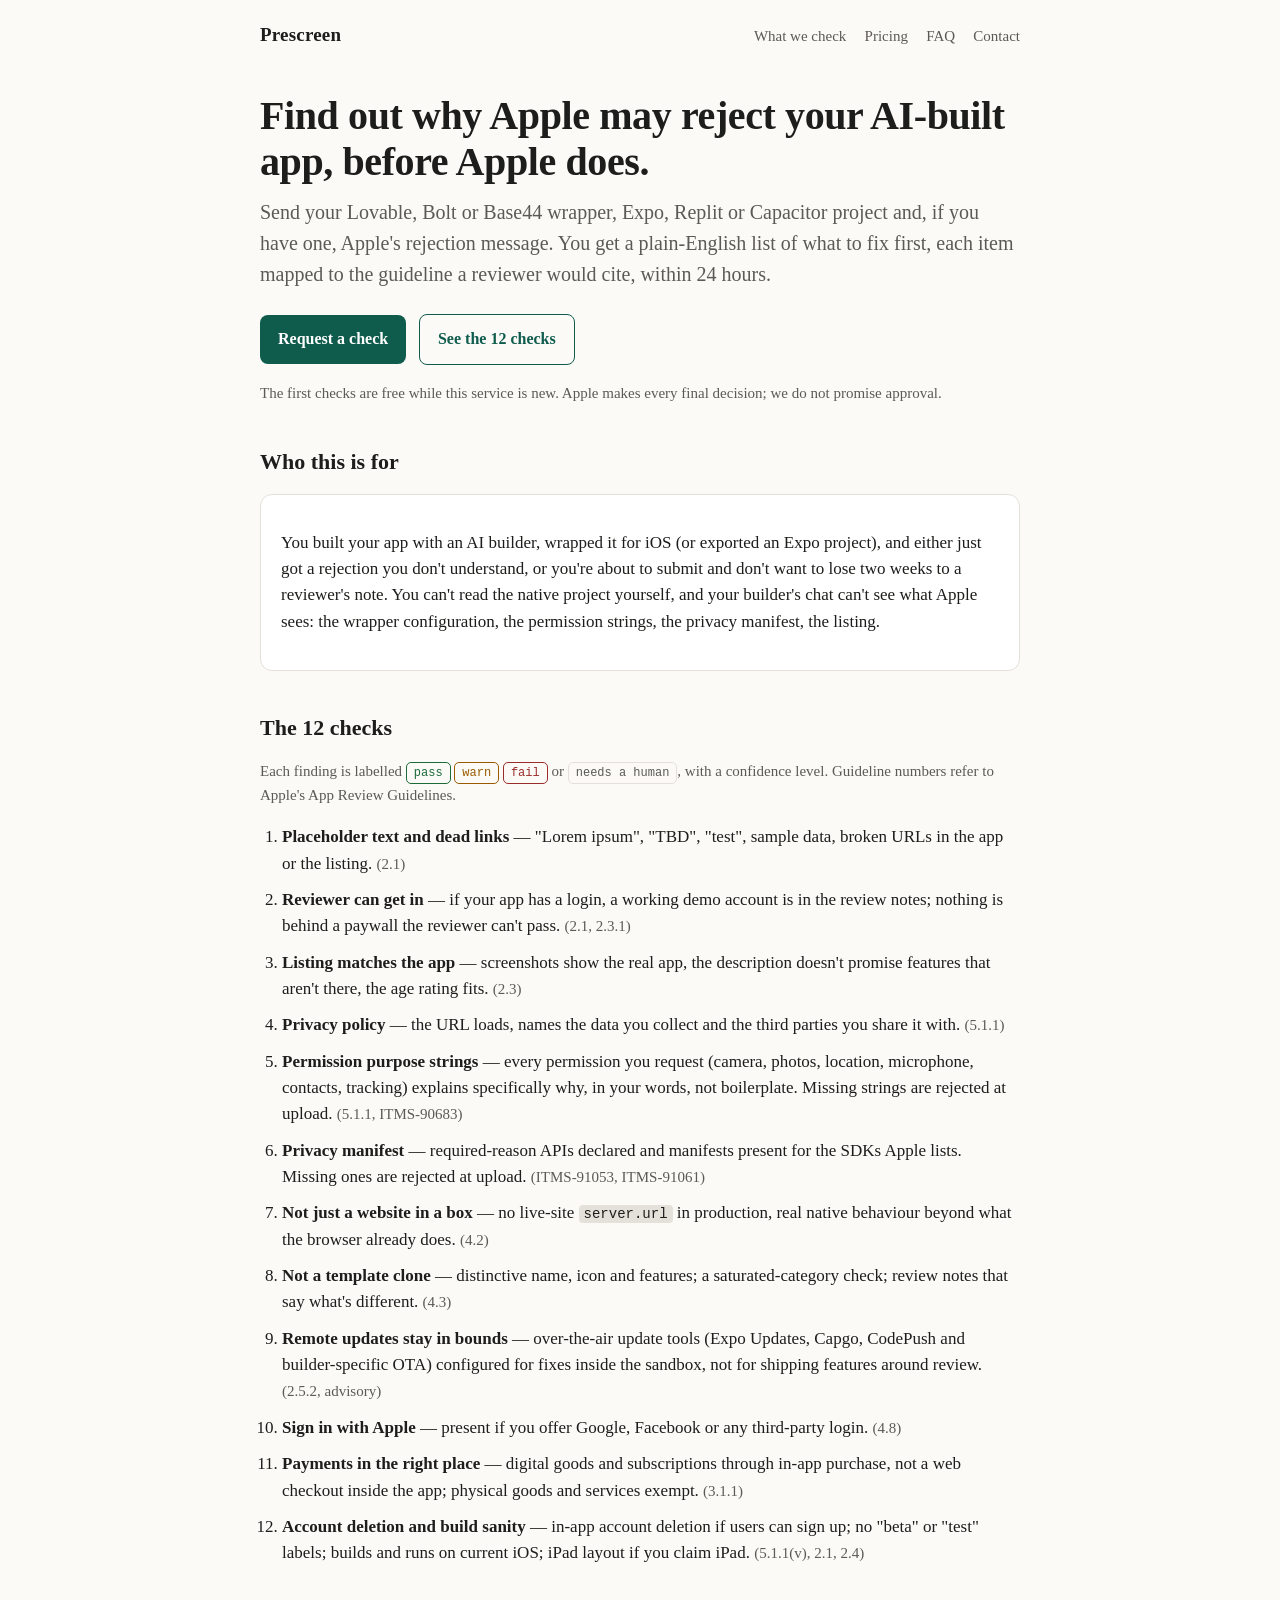
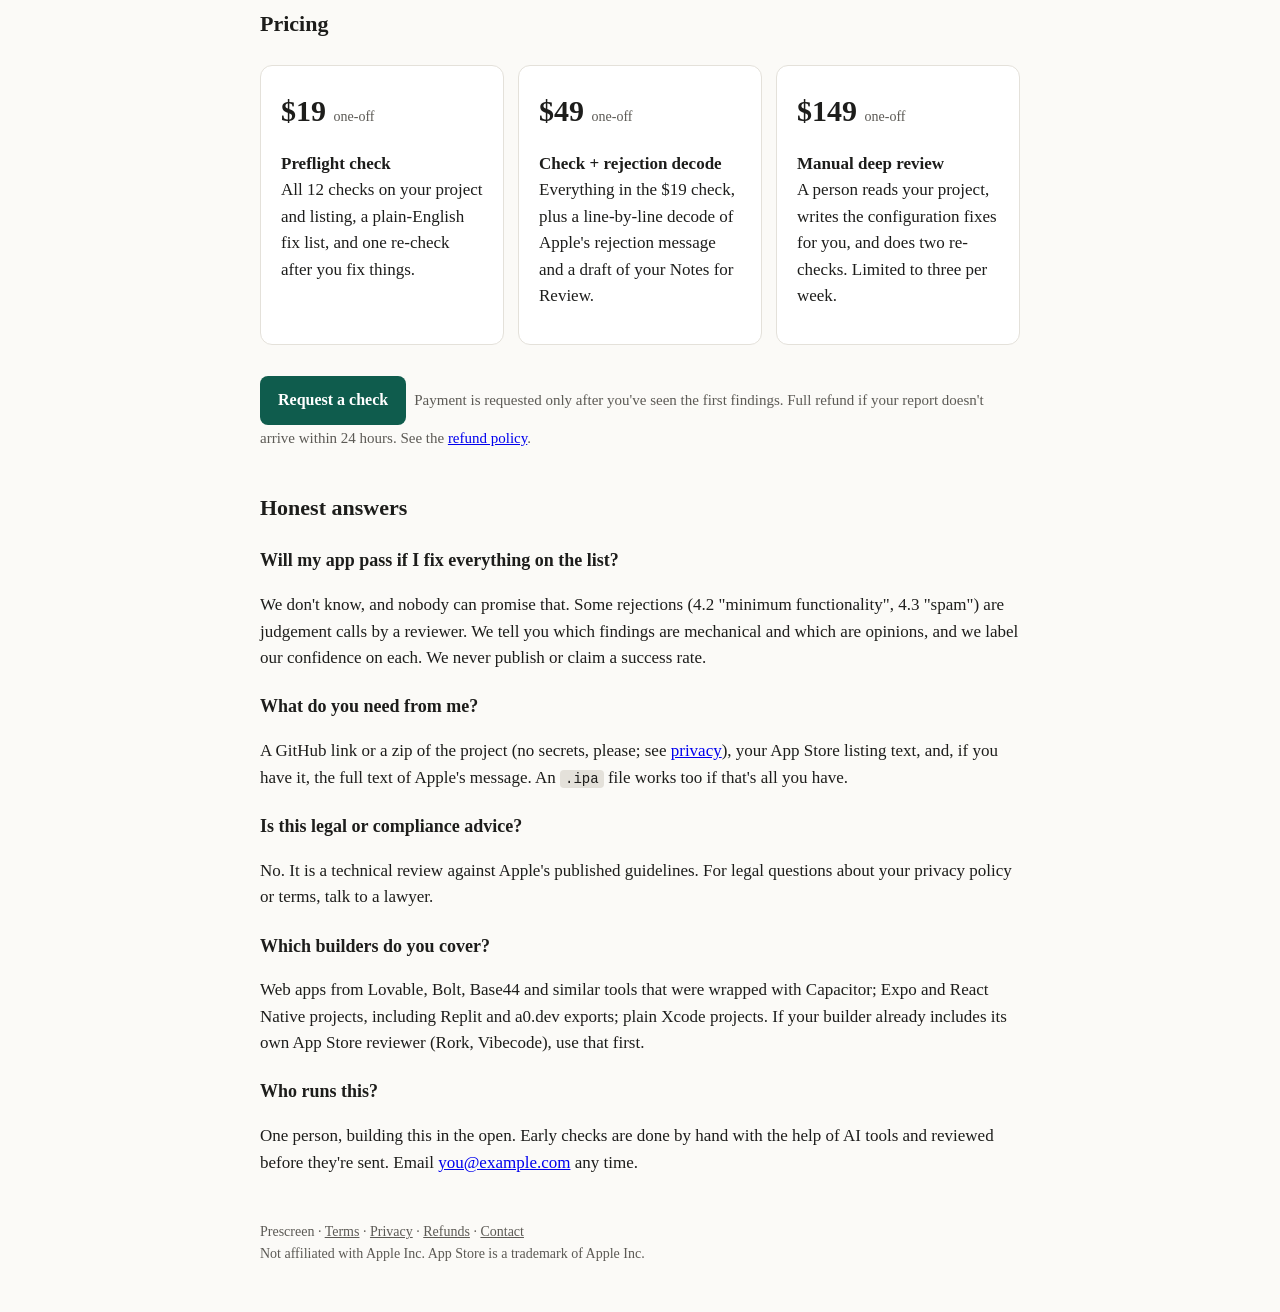
==== index.html @ 2e78b8ea "first commit" ====
<!doctype html>
<html lang="en">
<head>
<meta charset="utf-8">
<meta name="viewport" content="width=device-width, initial-scale=1">
<title>Prescreen — find out why Apple may reject your AI-built app, before Apple does</title>
<meta name="description" content="Upload your Lovable, Bolt, Base44, Replit or Expo project and your rejection text. Get a plain-English fix list, mapped to Apple's guidelines, within 24 hours. No approval guarantees.">
<link rel="stylesheet" href="style.css">
</head>
<body>
<header>
  <a class="brand brand-name" href="index.html">Prescreen</a>
  <nav>
    <a href="#checks">What we check</a>
    <a href="#pricing">Pricing</a>
    <a href="#faq">FAQ</a>
    <a href="contact.html">Contact</a>
  </nav>
</header>

<main>
  <h1>Find out why Apple may reject your AI-built app, before Apple does.</h1>
  <p class="lead">Send your Lovable, Bolt or Base44 wrapper, Expo, Replit or Capacitor project and, if you have one, Apple's rejection message. You get a plain-English list of what to fix first, each item mapped to the guideline a reviewer would cite, within 24 hours.</p>

  <p>
    <a class="cta form-link" href="#">Request a check</a>
    &nbsp;
    <a class="cta secondary" href="#checks">See the 12 checks</a>
  </p>
  <p class="note">The first checks are free while this service is new. Apple makes every final decision; we do not promise approval.</p>

  <h2>Who this is for</h2>
  <div class="card">
    <p>You built your app with an AI builder, wrapped it for iOS (or exported an Expo project), and either just got a rejection you don't understand, or you're about to submit and don't want to lose two weeks to a reviewer's note. You can't read the native project yourself, and your builder's chat can't see what Apple sees: the wrapper configuration, the permission strings, the privacy manifest, the listing.</p>
  </div>

  <h2 id="checks">The 12 checks</h2>
  <p class="note">Each finding is labelled <span class="tag pass">pass</span> <span class="tag warn">warn</span> <span class="tag fail">fail</span> or <span class="tag unknown">needs a human</span>, with a confidence level. Guideline numbers refer to Apple's App Review Guidelines.</p>
  <ol class="checks">
    <li><b>Placeholder text and dead links</b> — "Lorem ipsum", "TBD", "test", sample data, broken URLs in the app or the listing. <span class="note">(2.1)</span></li>
    <li><b>Reviewer can get in</b> — if your app has a login, a working demo account is in the review notes; nothing is behind a paywall the reviewer can't pass. <span class="note">(2.1, 2.3.1)</span></li>
    <li><b>Listing matches the app</b> — screenshots show the real app, the description doesn't promise features that aren't there, the age rating fits. <span class="note">(2.3)</span></li>
    <li><b>Privacy policy</b> — the URL loads, names the data you collect and the third parties you share it with. <span class="note">(5.1.1)</span></li>
    <li><b>Permission purpose strings</b> — every permission you request (camera, photos, location, microphone, contacts, tracking) explains specifically why, in your words, not boilerplate. Missing strings are rejected at upload. <span class="note">(5.1.1, ITMS-90683)</span></li>
    <li><b>Privacy manifest</b> — required-reason APIs declared and manifests present for the SDKs Apple lists. Missing ones are rejected at upload. <span class="note">(ITMS-91053, ITMS-91061)</span></li>
    <li><b>Not just a website in a box</b> — no live-site <code>server.url</code> in production, real native behaviour beyond what the browser already does. <span class="note">(4.2)</span></li>
    <li><b>Not a template clone</b> — distinctive name, icon and features; a saturated-category check; review notes that say what's different. <span class="note">(4.3)</span></li>
    <li><b>Remote updates stay in bounds</b> — over-the-air update tools (Expo Updates, Capgo, CodePush and builder-specific OTA) configured for fixes inside the sandbox, not for shipping features around review. <span class="note">(2.5.2, advisory)</span></li>
    <li><b>Sign in with Apple</b> — present if you offer Google, Facebook or any third-party login. <span class="note">(4.8)</span></li>
    <li><b>Payments in the right place</b> — digital goods and subscriptions through in-app purchase, not a web checkout inside the app; physical goods and services exempt. <span class="note">(3.1.1)</span></li>
    <li><b>Account deletion and build sanity</b> — in-app account deletion if users can sign up; no "beta" or "test" labels; builds and runs on current iOS; iPad layout if you claim iPad. <span class="note">(5.1.1(v), 2.1, 2.4)</span></li>
  </ol>

  <h2 id="pricing">Pricing</h2>
  <div class="grid">
    <div class="card">
      <div class="price">$19 <small>one-off</small></div>
      <p><b>Preflight check</b><br>All 12 checks on your project and listing, a plain-English fix list, and one re-check after you fix things.</p>
    </div>
    <div class="card">
      <div class="price">$49 <small>one-off</small></div>
      <p><b>Check + rejection decode</b><br>Everything in the $19 check, plus a line-by-line decode of Apple's rejection message and a draft of your Notes for Review.</p>
    </div>
    <div class="card">
      <div class="price">$149 <small>one-off</small></div>
      <p><b>Manual deep review</b><br>A person reads your project, writes the configuration fixes for you, and does two re-checks. Limited to three per week.</p>
    </div>
  </div>
  <p><a class="cta form-link" href="#">Request a check</a> <span class="note">&nbsp;Payment is requested only after you've seen the first findings. Full refund if your report doesn't arrive within 24 hours. See the <a href="refund.html">refund policy</a>.</span></p>

  <h2 id="faq">Honest answers</h2>
  <h3>Will my app pass if I fix everything on the list?</h3>
  <p>We don't know, and nobody can promise that. Some rejections (4.2 "minimum functionality", 4.3 "spam") are judgement calls by a reviewer. We tell you which findings are mechanical and which are opinions, and we label our confidence on each. We never publish or claim a success rate.</p>
  <h3>What do you need from me?</h3>
  <p>A GitHub link or a zip of the project (no secrets, please; see <a href="privacy.html">privacy</a>), your App Store listing text, and, if you have it, the full text of Apple's message. An <code>.ipa</code> file works too if that's all you have.</p>
  <h3>Is this legal or compliance advice?</h3>
  <p>No. It is a technical review against Apple's published guidelines. For legal questions about your privacy policy or terms, talk to a lawyer.</p>
  <h3>Which builders do you cover?</h3>
  <p>Web apps from Lovable, Bolt, Base44 and similar tools that were wrapped with Capacitor; Expo and React Native projects, including Replit and a0.dev exports; plain Xcode projects. If your builder already includes its own App Store reviewer (Rork, Vibecode), use that first.</p>
  <h3>Who runs this?</h3>
  <p>One person, building this in the open. Early checks are done by hand with the help of AI tools and reviewed before they're sent. Email <a class="mail-link" href="#">you@example.com</a> any time.</p>
</main>

<footer>
  <span class="brand-name">Prescreen</span> · <a href="terms.html">Terms</a> · <a href="privacy.html">Privacy</a> · <a href="refund.html">Refunds</a> · <a href="contact.html">Contact</a><br>
  Not affiliated with Apple Inc. App Store is a trademark of Apple Inc.
</footer>
<script src="brand.js"></script>
</body>
</html>
---- style.css ----
:root {
  --bg: #fbfaf7;
  --ink: #1d1d1b;
  --muted: #5c5a55;
  --line: #e4e1da;
  --card: #ffffff;
  --accent: #0f5c4d;
  --accent-ink: #ffffff;
  --warn: #9a5b00;
  --fail: #9b2c2c;
  --pass: #1e6b3a;
  --maxw: 760px;
}
@media (prefers-color-scheme: dark) {
  :root {
    --bg: #15161a;
    --ink: #ececea;
    --muted: #a6a49e;
    --line: #2d2f36;
    --card: #1d1f25;
    --accent: #5fc7ad;
    --accent-ink: #0d1a16;
  }
}
* { box-sizing: border-box; }
html, body { margin: 0; padding: 0; }
body {
  background: var(--bg);
  color: var(--ink);
  font: 17px/1.55 Georgia, "Times New Roman", serif;
  padding: 0 16px;
}
header, main, footer { max-width: var(--maxw); margin: 0 auto; }
header { padding: 20px 0 8px; display: flex; justify-content: space-between; align-items: baseline; gap: 12px; flex-wrap: wrap; }
.brand { font-weight: 700; letter-spacing: 0.01em; text-decoration: none; color: var(--ink); font-size: 19px; }
nav a { color: var(--muted); text-decoration: none; margin-left: 14px; font-size: 15px; }
nav a:hover { color: var(--ink); }
h1 { font-size: clamp(28px, 5vw, 40px); line-height: 1.15; margin: 36px 0 12px; letter-spacing: -0.01em; }
h2 { font-size: 22px; margin: 40px 0 10px; }
h3 { font-size: 18px; margin: 22px 0 6px; }
p.lead { font-size: 20px; color: var(--muted); margin: 0 0 24px; }
.cta {
  display: inline-block; background: var(--accent); color: var(--accent-ink);
  padding: 12px 18px; border-radius: 8px; text-decoration: none; font-weight: 700; font-size: 16px;
}
.cta.secondary { background: transparent; color: var(--accent); border: 1.5px solid var(--accent); }
.note { color: var(--muted); font-size: 15px; }
.card { background: var(--card); border: 1px solid var(--line); border-radius: 12px; padding: 18px 20px; margin: 14px 0; }
.grid { display: grid; grid-template-columns: repeat(auto-fit, minmax(210px, 1fr)); gap: 14px; margin: 10px 0 6px; }
.price { font-size: 30px; font-weight: 700; margin: 4px 0 8px; }
.price small { font-size: 14px; color: var(--muted); font-weight: 400; }
ul, ol { padding-left: 22px; }
li { margin: 6px 0; }
.checks li { margin: 10px 0; }
.checks b { font-weight: 700; }
code { font: 14px/1.4 ui-monospace, SFMono-Regular, Menlo, Consolas, monospace; background: var(--line); padding: 1px 5px; border-radius: 4px; }
hr { border: 0; border-top: 1px solid var(--line); margin: 36px 0; }
footer { padding: 28px 0 48px; color: var(--muted); font-size: 14px; }
footer a { color: var(--muted); }
.fine { font-size: 14px; color: var(--muted); }
table { width: 100%; border-collapse: collapse; margin: 12px 0; font-size: 15px; }
th, td { text-align: left; padding: 8px 10px; border-bottom: 1px solid var(--line); vertical-align: top; }
th { color: var(--muted); font-weight: 600; }
.tag { display: inline-block; font: 12px/1 ui-monospace, Menlo, monospace; padding: 4px 7px; border-radius: 5px; border: 1px solid var(--line); color: var(--muted); }
.tag.pass { color: var(--pass); border-color: var(--pass); }
.tag.warn { color: var(--warn); border-color: var(--warn); }
.tag.fail { color: var(--fail); border-color: var(--fail); }
.tag.unknown { color: var(--muted); }
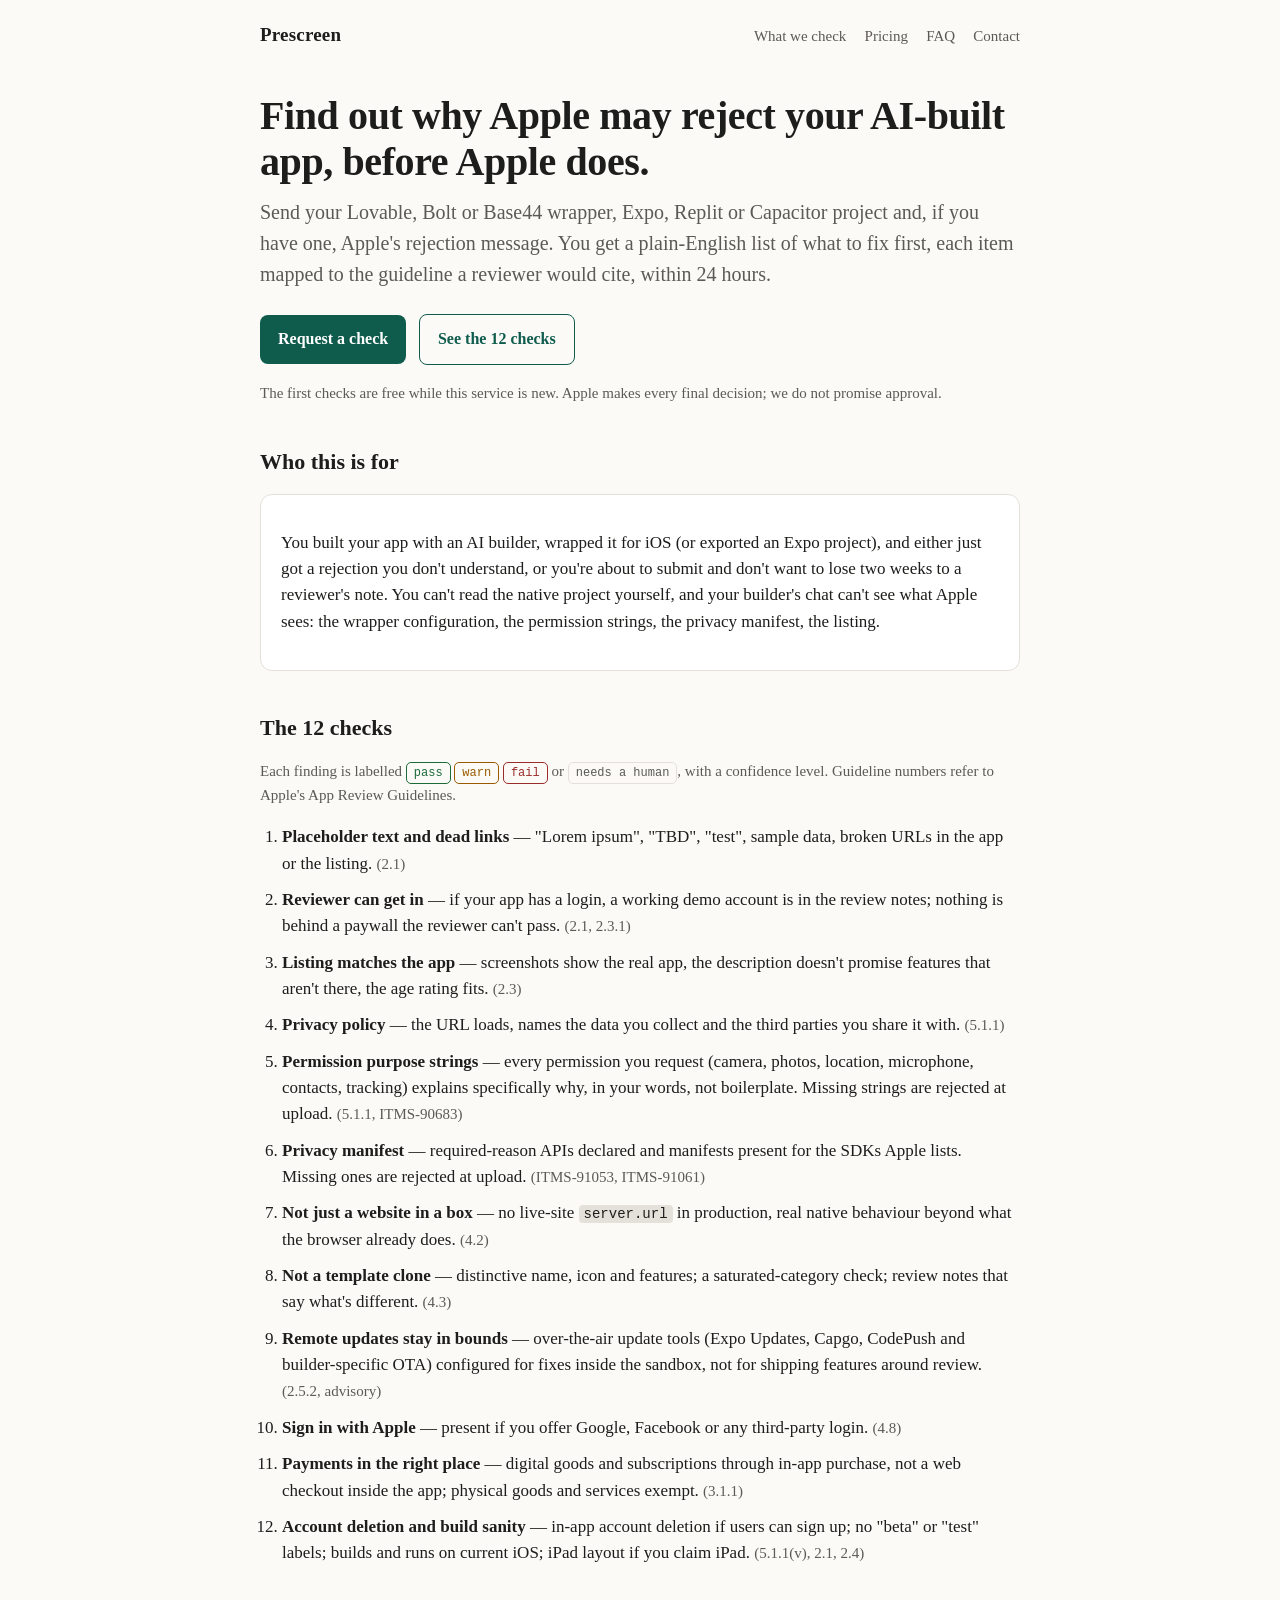
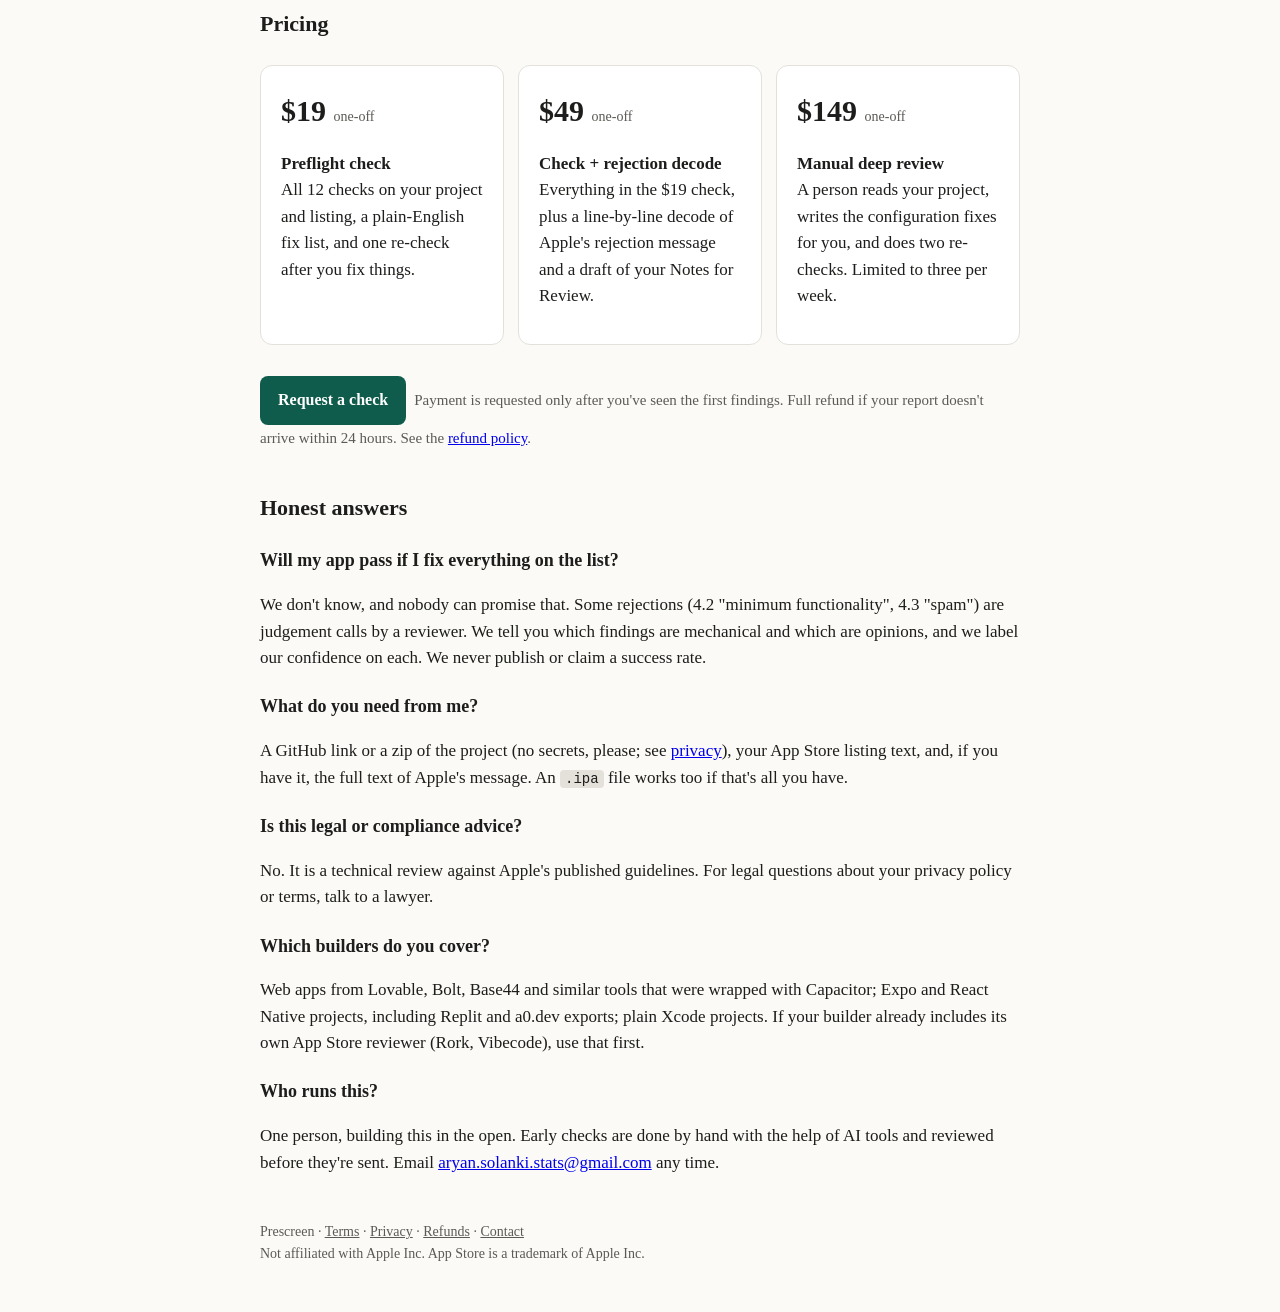
==== commit 55af4622: "update brand configuration and remove unused documentation files" ====
--- a/index.html
+++ b/index.html
@@ -78,7 +78,7 @@
   <h3>Which builders do you cover?</h3>
   <p>Web apps from Lovable, Bolt, Base44 and similar tools that were wrapped with Capacitor; Expo and React Native projects, including Replit and a0.dev exports; plain Xcode projects. If your builder already includes its own App Store reviewer (Rork, Vibecode), use that first.</p>
   <h3>Who runs this?</h3>
-  <p>One person, building this in the open. Early checks are done by hand with the help of AI tools and reviewed before they're sent. Email <a class="mail-link" href="#">you@example.com</a> any time.</p>
+  <p>One person, building this in the open. Early checks are done by hand with the help of AI tools and reviewed before they're sent. Email <a class="mail-link" href="#">aryan.solanki.stats@gmail.com</a> any time.</p>
 </main>
 
 <footer>
